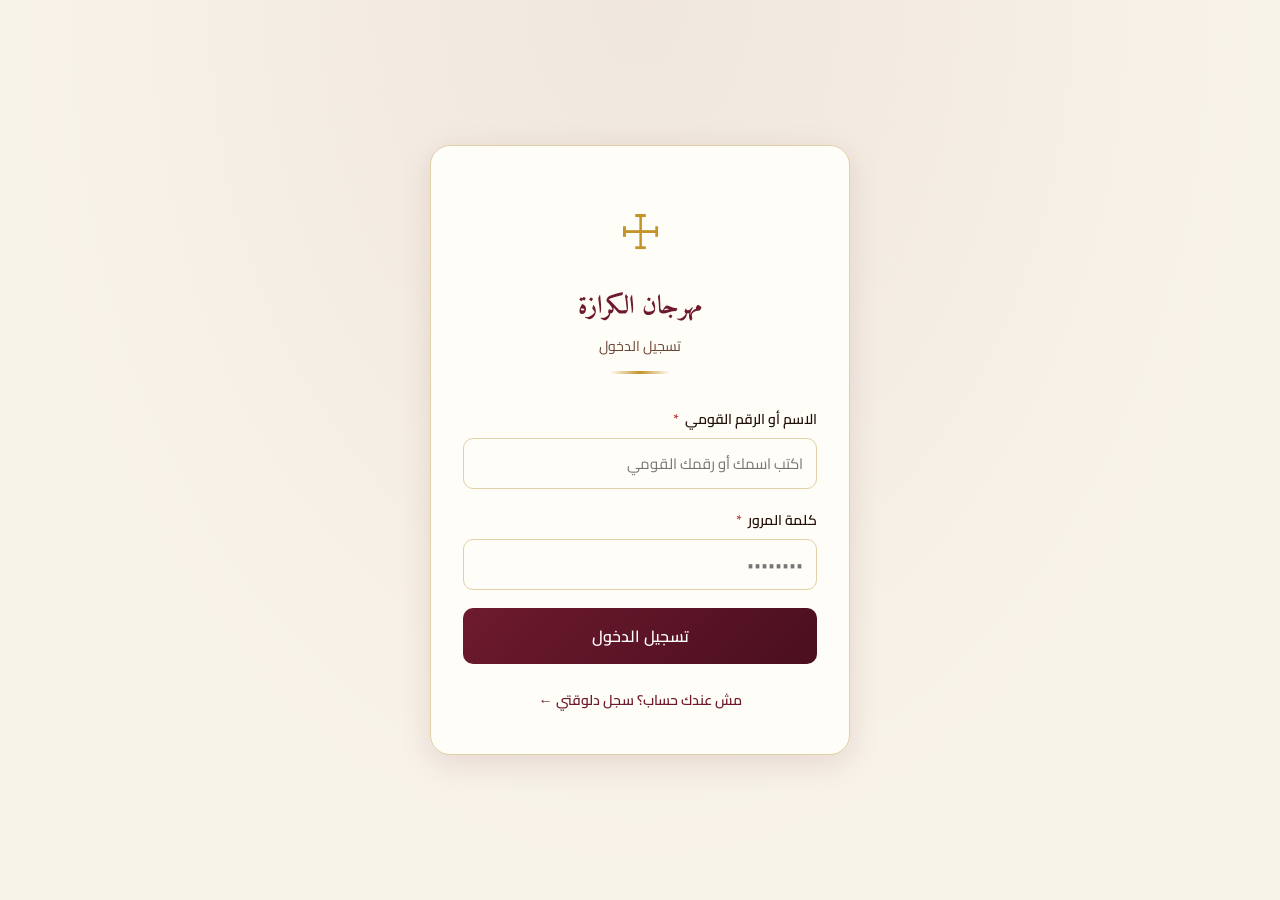
==== index.html @ d5303250 "Add initial HTML structure for login page" ====
<!DOCTYPE html>
<html lang="ar" dir="rtl">
<head>
  <meta charset="UTF-8">
  <meta name="viewport" content="width=device-width, initial-scale=1.0">
  <title>مهرجان الكرازة — تسجيل الدخول</title>
  <link href="https://fonts.googleapis.com/css2?family=Amiri:wght@400;700&family=Cairo:wght@400;500;600;700&display=swap" rel="stylesheet">
  <link rel="stylesheet" href="css/style.css">
</head>
<body>

  <div class="auth-page">
    <div class="auth-card">

      <!-- Header -->
      <div class="auth-header">
        <span class="cross">☩</span>
        <h1>مهرجان الكرازة</h1>
        <p>تسجيل الدخول</p>
        <div class="divider"></div>
      </div>

      <!-- Form -->
      <div class="field">
        <label>الاسم أو الرقم القومي <span class="req">*</span></label>
        <input type="text" id="identifier" placeholder="اكتب اسمك أو رقمك القومي">
        <div class="ferr" id="e-identifier">هذا الحقل مطلوب</div>
      </div>

      <div class="field">
        <label>كلمة المرور <span class="req">*</span></label>
        <input type="password" id="password" placeholder="••••••••">
        <div class="ferr" id="e-password">هذا الحقل مطلوب</div>
      </div>

      <div class="field" id="errorMsg" style="display:none">
        <div style="background:#FFF0F0;border:1px solid #FFCDD2;border-radius:8px;padding:10px 14px;color:#B83232;font-size:0.88rem;text-align:center;">
          اسم المستخدم أو كلمة المرور غير صحيحة
        </div>
      </div>

      <button class="btn btn-primary" id="loginBtn" onclick="handleLogin()">
        تسجيل الدخول
      </button>

      <div style="text-align:center; margin-top:20px;">
        <a href="register.html" style="color:var(--primary);font-size:0.88rem;text-decoration:none;font-weight:600;">
          مش عندك حساب؟ سجل دلوقتي ←
        </a>
      </div>

    </div>
  </div>

  <!-- Toast -->
  <div class="toast" id="toast"></div>

  <script src="js/api.js"></script>
  <script src="js/auth.js"></script>
  <script>
    // If already logged in → redirect
    const session = getSession();
    if (session) redirectByRole(session.role);

    // Enter key support
    document.addEventListener("keydown", e => {
      if (e.key === "Enter") handleLogin();
    });

    async function handleLogin() {
      const identifier = document.getElementById("identifier").value.trim();
      const password   = document.getElementById("password").value.trim();
      const btn        = document.getElementById("loginBtn");
      const errorMsg   = document.getElementById("errorMsg");

      // Basic validation
      let valid = true;
      if (!identifier) {
        document.getElementById("e-identifier").classList.add("on");
        valid = false;
      } else {
        document.getElementById("e-identifier").classList.remove("on");
      }
      if (!password) {
        document.getElementById("e-password").classList.add("on");
        valid = false;
      } else {
        document.getElementById("e-password").classList.remove("on");
      }
      if (!valid) return;

      // Loading state
      btn.disabled = true;
      btn.innerHTML = '<span class="spinner"></span>';
      errorMsg.style.display = "none";

      try {
        const res = await apiLogin(identifier, password);

        if (res.success) {
          // Save session based on role
          if (res.role === "admin") {
            saveSession({ role: "admin", name: res.name, id: res.id });

          } else if (res.role === "servant") {
            saveSession({
              role:    "servant",
              name:    res.name,
              id:      res.id,
              service: res.service,
              stages:  res.stages
            });

          } else if (res.role === "student") {
            saveSession({ role: "student", student: res.student });
          }

          redirectByRole(res.role);

        } else {
          errorMsg.style.display = "block";
          btn.disabled  = false;
          btn.innerHTML = "تسجيل الدخول";
        }

      } catch (err) {
        errorMsg.style.display = "block";
        btn.disabled  = false;
        btn.innerHTML = "تسجيل الدخول";
      }
    }
  </script>

</body>
</html>
---- css/style.css ----
/* ══════════════════════════════════════════
   CSS VARIABLES
══════════════════════════════════════════ */
:root {
  --primary:        #6E1A2E;
  --primary-dark:   #4A0F1E;
  --primary-light:  #8B2240;
  --gold:           #C5932A;
  --gold-light:     #DEB865;
  --cream:          #F8F3E8;
  --cream-dark:     #EDE4D0;
  --text:           #231009;
  --text-secondary: #6B4535;
  --border:         #C8A96E;
  --border-light:   #E2D0A8;
  --white:          #FFFDF7;
  --error:          #B83232;
  --success:        #2E7D32;
  --shadow:         rgba(110, 26, 46, 0.12);
  --sidebar-width:  240px;
}

/* ══════════════════════════════════════════
   RESET
══════════════════════════════════════════ */
* { box-sizing: border-box; margin: 0; padding: 0; }

body {
  font-family: 'Cairo', serif;
  background: var(--cream);
  color: var(--text);
  min-height: 100vh;
  direction: rtl;
}

/* ══════════════════════════════════════════
   TYPOGRAPHY
══════════════════════════════════════════ */
h1, h2, h3 { font-family: 'Amiri', serif; color: var(--primary); }

/* ══════════════════════════════════════════
   SCREENS (for single-page sections)
══════════════════════════════════════════ */
.screen { display: none; }
.screen.active { display: block; }

/* ══════════════════════════════════════════
   AUTH PAGES (login / register)
══════════════════════════════════════════ */
.auth-page {
  min-height: 100vh;
  display: flex;
  align-items: center;
  justify-content: center;
  padding: 20px;
  background-image: radial-gradient(ellipse at top, rgba(110,26,46,0.06) 0%, transparent 70%);
}

.auth-card {
  background: var(--white);
  border-radius: 20px;
  border: 1px solid var(--border-light);
  box-shadow: 0 8px 32px var(--shadow);
  padding: 40px 32px;
  width: 100%;
  max-width: 420px;
}

.auth-header {
  text-align: center;
  margin-bottom: 32px;
}

.auth-header .cross {
  font-size: 48px;
  color: var(--gold);
  display: block;
  margin-bottom: 8px;
}

.auth-header h1 {
  font-size: 1.6rem;
  margin-bottom: 4px;
}

.auth-header p {
  color: var(--text-secondary);
  font-size: 0.88rem;
}

.divider {
  width: 60px;
  height: 3px;
  background: linear-gradient(90deg, transparent, var(--gold), transparent);
  margin: 12px auto 0;
  border-radius: 2px;
}

/* ══════════════════════════════════════════
   FORM ELEMENTS
══════════════════════════════════════════ */
.field { margin-bottom: 18px; }

label {
  display: block;
  font-size: 0.88rem;
  font-weight: 600;
  color: var(--text);
  margin-bottom: 6px;
}

.req { color: var(--error); margin-right: 3px; }

input[type="text"],
input[type="tel"],
input[type="date"],
input[type="password"],
select,
textarea {
  width: 100%;
  padding: 11px 13px;
  border: 1.5px solid var(--border-light);
  border-radius: 10px;
  font-family: 'Cairo', serif;
  font-size: 0.93rem;
  color: var(--text);
  background: var(--white);
  transition: border-color 0.2s, box-shadow 0.2s;
  outline: none;
  direction: rtl;
  appearance: none;
}

input:focus, select:focus, textarea:focus {
  border-color: var(--primary);
  box-shadow: 0 0 0 3px rgba(110,26,46,0.08);
}

input.err, select.err { border-color: var(--error); }

.ferr {
  color: var(--error);
  font-size: 0.78rem;
  margin-top: 4px;
  display: none;
}
.ferr.on { display: block; }

/* ══════════════════════════════════════════
   BUTTONS
══════════════════════════════════════════ */
.btn {
  display: inline-flex;
  align-items: center;
  justify-content: center;
  gap: 6px;
  padding: 10px 20px;
  border-radius: 10px;
  font-family: 'Cairo', serif;
  font-size: 0.92rem;
  font-weight: 600;
  cursor: pointer;
  border: none;
  transition: all 0.2s;
}

.btn-primary {
  background: linear-gradient(135deg, var(--primary), var(--primary-dark));
  color: white;
  width: 100%;
  padding: 13px;
  font-size: 1rem;
}

.btn-primary:hover:not(:disabled) {
  transform: translateY(-1px);
  box-shadow: 0 6px 20px rgba(110,26,46,0.35);
}

.btn-secondary {
  background: var(--cream-dark);
  color: var(--text);
  border: 1.5px solid var(--border-light);
}

.btn-secondary:hover { background: var(--border-light); }

.btn-danger {
  background: #FFF0F0;
  color: var(--error);
  border: 1.5px solid #FFCDD2;
}

.btn-danger:hover { background: #FFCDD2; }

.btn-gold {
  background: linear-gradient(135deg, var(--gold), var(--gold-light));
  color: white;
}

.btn:disabled { opacity: 0.6; cursor: not-allowed; }

.btn-sm { padding: 6px 14px; font-size: 0.82rem; border-radius: 8px; }

/* ══════════════════════════════════════════
   DASHBOARD LAYOUT
══════════════════════════════════════════ */
.dashboard {
  display: flex;
  min-height: 100vh;
}

/* Sidebar */
.sidebar {
  width: var(--sidebar-width);
  background: var(--primary-dark);
  color: white;
  display: flex;
  flex-direction: column;
  position: fixed;
  top: 0; right: 0;
  height: 100vh;
  z-index: 100;
  transition: transform 0.3s;
}

.sidebar-header {
  padding: 24px 20px 16px;
  border-bottom: 1px solid rgba(255,255,255,0.1);
  text-align: center;
}

.sidebar-header .cross {
  font-size: 32px;
  color: var(--gold);
  display: block;
  margin-bottom: 4px;
}

.sidebar-header h2 {
  color: white;
  font-size: 1rem;
  font-family: 'Amiri', serif;
}

.sidebar-header p {
  font-size: 0.78rem;
  color: rgba(255,255,255,0.6);
  margin-top: 2px;
}

.sidebar-nav {
  flex: 1;
  padding: 16px 0;
}

.nav-item {
  display: flex;
  align-items: center;
  gap: 10px;
  padding: 12px 20px;
  color: rgba(255,255,255,0.75);
  cursor: pointer;
  transition: all 0.2s;
  font-size: 0.92rem;
  font-weight: 500;
  border: none;
  background: none;
  width: 100%;
  text-align: right;
  font-family: 'Cairo', serif;
}

.nav-item:hover { background: rgba(255,255,255,0.08); color: white; }

.nav-item.active {
  background: rgba(197,147,42,0.2);
  color: var(--gold-light);
  border-right: 3px solid var(--gold);
}

.sidebar-footer {
  padding: 16px 20px;
  border-top: 1px solid rgba(255,255,255,0.1);
}

/* Main content */
.main-content {
  margin-right: var(--sidebar-width);
  flex: 1;
  padding: 28px 24px;
  min-height: 100vh;
}

/* Page title */
.page-title {
  font-size: 1.5rem;
  color: var(--primary);
  margin-bottom: 24px;
  padding-bottom: 12px;
  border-bottom: 2px solid var(--cream-dark);
  display: flex;
  align-items: center;
  gap: 10px;
}

.page-title::before {
  content: '';
  width: 4px;
  height: 24px;
  background: var(--gold);
  border-radius: 2px;
}

/* ══════════════════════════════════════════
   CARDS
══════════════════════════════════════════ */
.card {
  background: var(--white);
  border-radius: 16px;
  border: 1px solid var(--border-light);
  box-shadow: 0 2px 12px var(--shadow);
  padding: 24px;
  margin-bottom: 20px;
}

.card-title {
  font-size: 1.05rem;
  color: var(--primary);
  font-weight: 700;
  margin-bottom: 16px;
  display: flex;
  align-items: center;
  gap: 8px;
}

/* ══════════════════════════════════════════
   STATS CARDS
══════════════════════════════════════════ */
.stats-grid {
  display: grid;
  grid-template-columns: repeat(auto-fit, minmax(160px, 1fr));
  gap: 16px;
  margin-bottom: 24px;
}

.stat-card {
  background: var(--white);
  border-radius: 14px;
  border: 1px solid var(--border-light);
  padding: 20px;
  text-align: center;
  box-shadow: 0 2px 8px var(--shadow);
}

.stat-number {
  font-size: 2rem;
  font-weight: 700;
  color: var(--primary);
  font-family: 'Amiri', serif;
}

.stat-label {
  font-size: 0.82rem;
  color: var(--text-secondary);
  margin-top: 4px;
}

/* ══════════════════════════════════════════
   TABLE
══════════════════════════════════════════ */
.table-wrap {
  overflow-x: auto;
  border-radius: 12px;
  border: 1px solid var(--border-light);
}

table {
  width: 100%;
  border-collapse: collapse;
  font-size: 0.88rem;
}

thead {
  background: var(--primary);
  color: white;
}

thead th {
  padding: 12px 16px;
  text-align: right;
  font-weight: 600;
  font-size: 0.85rem;
  white-space: nowrap;
}

tbody tr {
  border-bottom: 1px solid var(--border-light);
  transition: background 0.15s;
}

tbody tr:hover { background: var(--cream); }
tbody tr:last-child { border-bottom: none; }

tbody td {
  padding: 12px 16px;
  color: var(--text);
  vertical-align: middle;
}

/* ══════════════════════════════════════════
   SEARCH & FILTER BAR
══════════════════════════════════════════ */
.toolbar {
  display: flex;
  gap: 10px;
  margin-bottom: 16px;
  flex-wrap: wrap;
  align-items: center;
}

.search-input {
  flex: 1;
  min-width: 200px;
  padding: 9px 13px;
  border: 1.5px solid var(--border-light);
  border-radius: 10px;
  font-family: 'Cairo', serif;
  font-size: 0.9rem;
  outline: none;
  background: var(--white);
  direction: rtl;
}

.search-input:focus { border-color: var(--primary); }

/* ══════════════════════════════════════════
   BADGE
══════════════════════════════════════════ */
.badge {
  display: inline-block;
  padding: 3px 10px;
  border-radius: 20px;
  font-size: 0.75rem;
  font-weight: 600;
}

.badge-gold    { background: #FFF8E1; color: #B8860B; }
.badge-primary { background: #FBE9EE; color: var(--primary); }
.badge-green   { background: #E8F5E9; color: var(--success); }

/* ══════════════════════════════════════════
   MODAL
══════════════════════════════════════════ */
.modal-overlay {
  display: none;
  position: fixed;
  inset: 0;
  background: rgba(0,0,0,0.45);
  z-index: 200;
  align-items: center;
  justify-content: center;
  padding: 20px;
}

.modal-overlay.open { display: flex; }

.modal {
  background: var(--white);
  border-radius: 20px;
  padding: 32px;
  width: 100%;
  max-width: 500px;
  max-height: 90vh;
  overflow-y: auto;
  box-shadow: 0 20px 60px rgba(0,0,0,0.3);
}

.modal-title {
  font-family: 'Amiri', serif;
  font-size: 1.3rem;
  color: var(--primary);
  margin-bottom: 20px;
  padding-bottom: 10px;
  border-bottom: 2px solid var(--cream-dark);
}

.modal-actions {
  display: flex;
  gap: 10px;
  margin-top: 24px;
  justify-content: flex-end;
}

/* ══════════════════════════════════════════
   CHECKBOX CHIPS
══════════════════════════════════════════ */
.checkbox-group { display: flex; flex-wrap: wrap; gap: 8px; }

.chip { cursor: pointer; display: inline-flex; align-items: center; }
.chip input[type="checkbox"] { display: none; }
.chip span {
  display: inline-block;
  padding: 7px 16px;
  border: 1.5px solid var(--border-light);
  border-radius: 20px;
  font-size: 0.85rem;
  font-weight: 500;
  color: var(--text);
  background: var(--white);
  transition: all 0.2s;
  user-select: none;
}
.chip input:checked + span {
  background: var(--primary);
  color: white;
  border-color: var(--primary);
}

/* ══════════════════════════════════════════
   FILE UPLOAD
══════════════════════════════════════════ */
.file-zone {
  border: 2px dashed var(--border);
  border-radius: 10px;
  padding: 20px;
  text-align: center;
  cursor: pointer;
  background: var(--cream);
  position: relative;
  transition: all 0.2s;
}
.file-zone:hover { border-color: var(--primary); background: rgba(110,26,46,0.03); }
.file-zone input[type="file"] {
  position: absolute; inset: 0; opacity: 0; cursor: pointer; width: 100%; height: 100%;
}
.file-icon { font-size: 1.6rem; margin-bottom: 4px; }
.file-label { font-size: 0.85rem; color: var(--text-secondary); }

.preview { display: none; margin-top: 10px; }
.preview img {
  max-width: 100%; max-height: 180px;
  border-radius: 8px; border: 1px solid var(--border-light); object-fit: cover;
}
.preview.on { display: block; }

.replace-btn {
  display: block; margin: 8px auto 0;
  padding: 5px 16px;
  background: none; border: 1.5px solid var(--primary);
  border-radius: 8px; color: var(--primary);
  font-family: 'Cairo', serif; font-size: 0.8rem; font-weight: 600;
  cursor: pointer; transition: all 0.2s;
}
.replace-btn:hover { background: var(--primary); color: white; }

/* ══════════════════════════════════════════
   TOAST NOTIFICATION
══════════════════════════════════════════ */
.toast {
  position: fixed;
  bottom: 24px;
  left: 50%;
  transform: translateX(-50%) translateY(100px);
  background: var(--primary-dark);
  color: white;
  padding: 12px 24px;
  border-radius: 12px;
  font-size: 0.9rem;
  font-weight: 500;
  z-index: 999;
  transition: transform 0.3s ease;
  box-shadow: 0 4px 20px rgba(0,0,0,0.3);
  white-space: nowrap;
}
.toast.success { background: var(--success); }
.toast.error   { background: var(--error); }
.toast.show    { transform: translateX(-50%) translateY(0); }

/* ══════════════════════════════════════════
   LOADING SPINNER
══════════════════════════════════════════ */
.spinner {
  display: inline-block;
  width: 20px; height: 20px;
  border: 2px solid rgba(255,255,255,0.3);
  border-top-color: white;
  border-radius: 50%;
  animation: spin 0.8s linear infinite;
}
@keyframes spin { to { transform: rotate(360deg); } }

.page-loading {
  display: flex; align-items: center; justify-content: center;
  min-height: 200px; color: var(--text-secondary); font-size: 0.9rem; gap: 10px;
}

/* ══════════════════════════════════════════
   MOBILE
══════════════════════════════════════════ */
@media (max-width: 768px) {
  .sidebar {
    transform: translateX(100%);
  }
  .sidebar.open {
    transform: translateX(0);
  }
  .main-content {
    margin-right: 0;
    padding: 16px;
  }
  .menu-toggle {
    display: flex;
    position: fixed;
    top: 16px; right: 16px;
    z-index: 101;
    background: var(--primary);
    color: white;
    border: none;
    border-radius: 10px;
    padding: 8px 12px;
    font-size: 1.2rem;
    cursor: pointer;
  }
  .stats-grid { grid-template-columns: repeat(2, 1fr); }
}

@media (min-width: 769px) {
  .menu-toggle { display: none; }
}
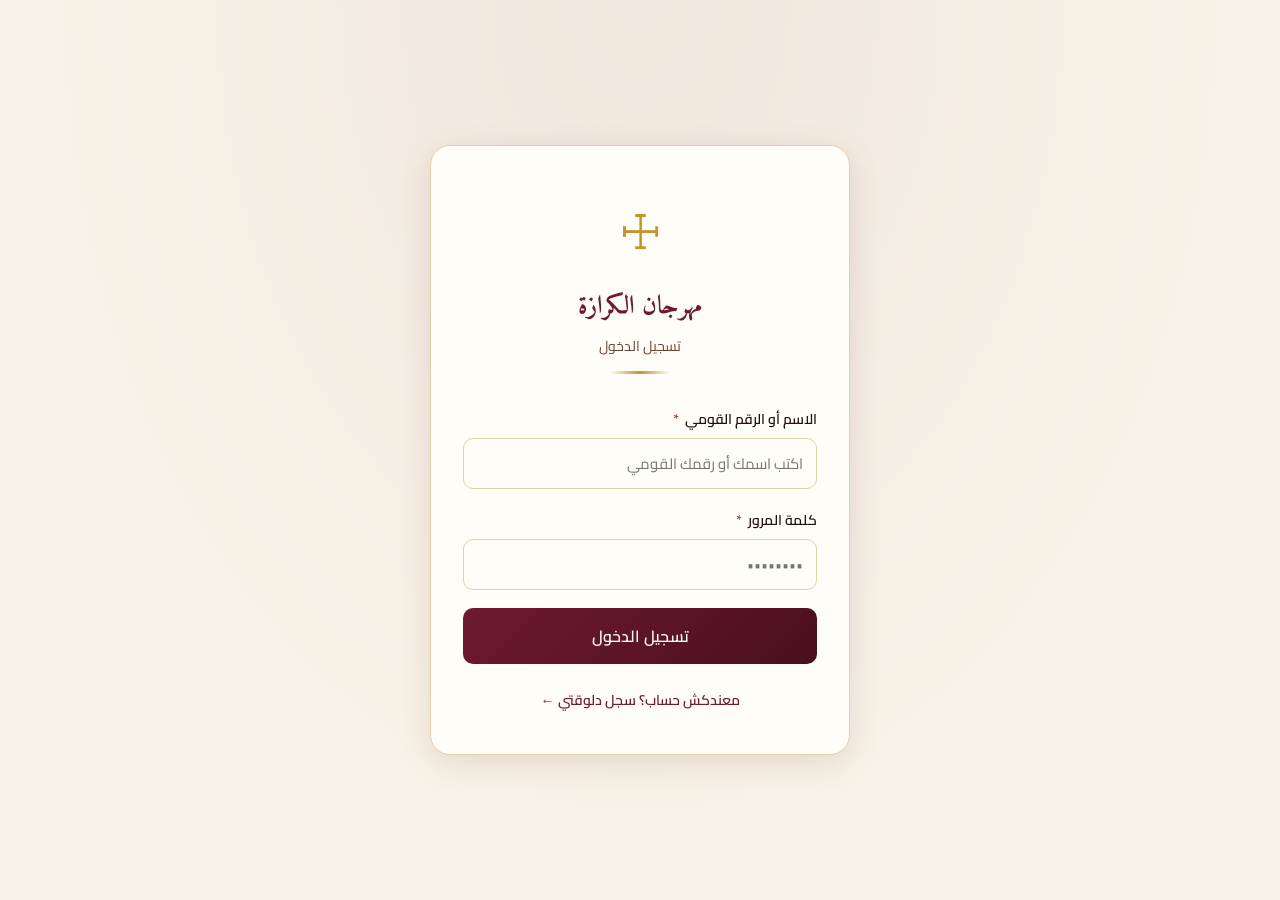
==== commit 64470a43: "Fix HTML encoding issues in index.html" ====
--- a/index.html
+++ b/index.html
@@ -45,7 +45,7 @@
 
       <div style="text-align:center; margin-top:20px;">
         <a href="register.html" style="color:var(--primary);font-size:0.88rem;text-decoration:none;font-weight:600;">
-          مش عندك حساب؟ سجل دلوقتي ←
+          معندكش حساب؟ سجل دلوقتي ←
         </a>
       </div>
 
